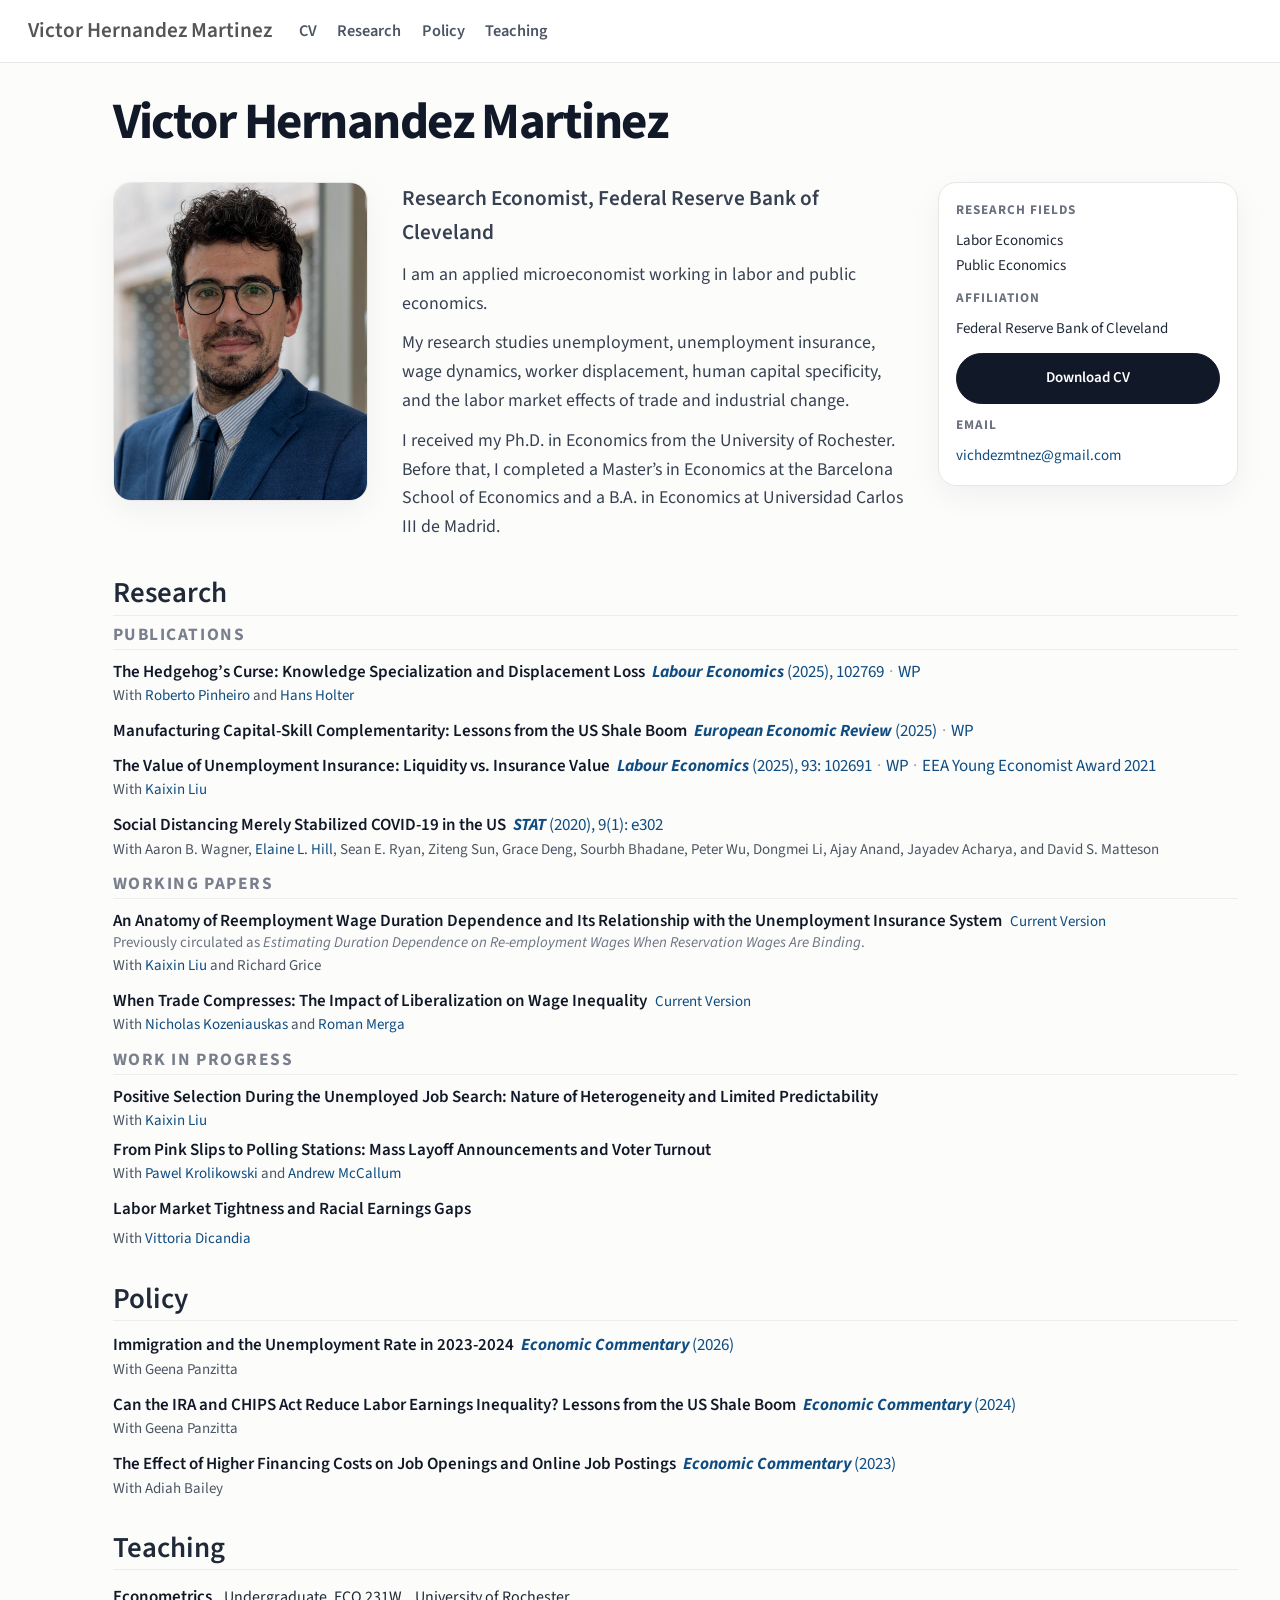
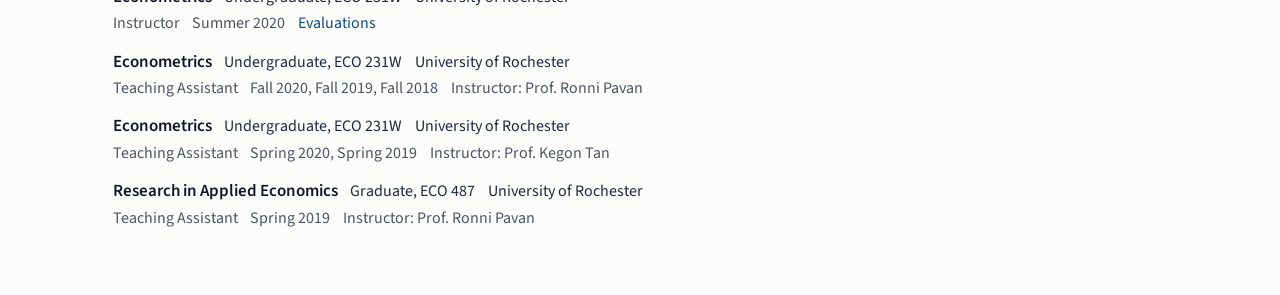
==== docs/index.html @ 3f0b6eb8 "Update 03_30_2026" ====
<!DOCTYPE html>
<html xmlns="http://www.w3.org/1999/xhtml" lang="en" xml:lang="en"><head>

<meta charset="utf-8">
<meta name="generator" content="quarto-1.9.36">

<meta name="viewport" content="width=device-width, initial-scale=1.0, user-scalable=yes">


<title>Victor Hernandez Martinez</title>
<style>
/* Default styles provided by pandoc.
** See https://pandoc.org/MANUAL.html#variables-for-html for config info.
*/
code{white-space: pre-wrap;}
span.smallcaps{font-variant: small-caps;}
div.columns{display: flex; gap: min(4vw, 1.5em);}
div.column{flex: auto; overflow-x: auto;}
div.hanging-indent{margin-left: 1.5em; text-indent: -1.5em;}
ul.task-list{list-style: none;}
ul.task-list li input[type="checkbox"] {
  width: 0.8em;
  margin: 0 0.8em 0.2em -1em; /* quarto-specific, see https://github.com/quarto-dev/quarto-cli/issues/4556 */ 
  vertical-align: middle;
}
</style>


<script src="site_libs/quarto-nav/quarto-nav.js"></script>
<script src="site_libs/clipboard/clipboard.min.js"></script>
<script src="site_libs/quarto-search/autocomplete.umd.js"></script>
<script src="site_libs/quarto-search/fuse.min.js"></script>
<script src="site_libs/quarto-search/quarto-search.js"></script>
<meta name="quarto:offset" content="./">
<script src="site_libs/quarto-html/quarto.js" type="module"></script>
<script src="site_libs/quarto-html/tabsets/tabsets.js" type="module"></script>
<script src="site_libs/quarto-html/popper.min.js"></script>
<script src="site_libs/quarto-html/tippy.umd.min.js"></script>
<script src="site_libs/quarto-html/anchor.min.js"></script>
<link href="site_libs/quarto-html/tippy.css" rel="stylesheet">
<link href="site_libs/quarto-html/quarto-syntax-highlighting-845c23b38eaddc0f92fda52bfe77a8c8.css" rel="stylesheet" id="quarto-text-highlighting-styles">
<script src="site_libs/bootstrap/bootstrap.min.js"></script>
<link href="site_libs/bootstrap/bootstrap-icons.css" rel="stylesheet">
<link href="site_libs/bootstrap/bootstrap-6fdaa6ac422dbfcd49faa3d5eb3c2e28.min.css" rel="stylesheet" append-hash="true" id="quarto-bootstrap" data-mode="light">
<script id="quarto-search-options" type="application/json">{
  "location": "navbar",
  "copy-button": false,
  "collapse-after": 3,
  "panel-placement": "end",
  "type": "overlay",
  "limit": 50,
  "keyboard-shortcut": [
    "f",
    "/",
    "s"
  ],
  "show-item-context": false,
  "language": {
    "search-no-results-text": "No results",
    "search-matching-documents-text": "matching documents",
    "search-copy-link-title": "Copy link to search",
    "search-hide-matches-text": "Hide additional matches",
    "search-more-match-text": "more match in this document",
    "search-more-matches-text": "more matches in this document",
    "search-clear-button-title": "Clear",
    "search-text-placeholder": "",
    "search-detached-cancel-button-title": "Cancel",
    "search-submit-button-title": "Submit",
    "search-label": "Search"
  }
}</script>
<style>html{ scroll-behavior: smooth; }</style>


<link rel="stylesheet" href="styles.css">
</head>

<body class="nav-fixed fullcontent quarto-light">

<div id="quarto-search-results"></div>
  <header id="quarto-header" class="headroom fixed-top">
    <nav class="navbar navbar-expand-lg " data-bs-theme="dark">
      <div class="navbar-container container-fluid">
      <div class="navbar-brand-container mx-auto">
    <a class="navbar-brand" href="#top">
    <span class="navbar-title">Victor Hernandez Martinez</span>
    </a>
  </div>
          <button class="navbar-toggler" type="button" data-bs-toggle="collapse" data-bs-target="#navbarCollapse" aria-controls="navbarCollapse" role="menu" aria-expanded="false" aria-label="Toggle navigation" onclick="if (window.quartoToggleHeadroom) { window.quartoToggleHeadroom(); }">
  <span class="navbar-toggler-icon"></span>
</button>
          <div class="collapse navbar-collapse" id="navbarCollapse">
            <ul class="navbar-nav navbar-nav-scroll me-auto">
  <li class="nav-item">
    <a class="nav-link" href="./files/Victor_Hernandez_Martinez_CV.pdf" target="_blank"> 
<span class="menu-text">CV</span></a>
  </li>  
  <li class="nav-item">
    <a class="nav-link" href="./#research"> 
<span class="menu-text">Research</span></a>
  </li>  
  <li class="nav-item">
    <a class="nav-link" href="./#policy"> 
<span class="menu-text">Policy</span></a>
  </li>  
  <li class="nav-item">
    <a class="nav-link" href="./#teaching"> 
<span class="menu-text">Teaching</span></a>
  </li>  
</ul>
          </div> <!-- /navcollapse -->
            <div class="quarto-navbar-tools">
</div>
      </div> <!-- /container-fluid -->
    </nav>
</header>
<!-- content -->
<div id="quarto-content" class="quarto-container page-columns page-rows-contents page-layout-article page-navbar">
<!-- sidebar -->
<!-- margin-sidebar -->
    
<!-- main -->
<main class="content" id="quarto-document-content"><header id="title-block-header" class="quarto-title-block"></header>




<div id="top" class="hero">
<div class="hero-name-row">
<div class="hero-name">
Victor Hernandez Martinez
</div>
</div>
<div class="hero-grid">
<div class="hero-photo">
<p><img src="images/VictorHernandez_HR_closeup.PNG" class="profile-image img-fluid"></p>
</div>
<div class="hero-main">
<div class="hero-subtitle">
Research Economist, Federal Reserve Bank of Cleveland
</div>
<p>I am an applied microeconomist working in labor and public economics.</p>
<p>My research studies unemployment, unemployment insurance, wage dynamics, worker displacement, human capital specificity, and the labor market effects of trade and industrial change.</p>
<p>I received my Ph.D.&nbsp;in Economics from the University of Rochester. Before that, I completed a Master’s in Economics at the Barcelona School of Economics and a B.A. in Economics at Universidad Carlos III de Madrid.</p>
</div>
<div class="hero-side">
<div class="hero-card">
<p class="hero-card-label">
Research fields
</p>
<p>
Labor Economics<br>Public Economics
</p>
<p class="hero-card-label">
Affiliation
</p>
<p>
Federal Reserve Bank of Cleveland
</p>
<p>
<a href="files/Victor_Hernandez_Martinez_CV.pdf" class="btn-hero btn-hero-primary btn-hero-card">Download CV</a>
</p>
<p class="hero-card-label">
Email
</p>
<p>
<a href="mailto:vichdezmtnez@gmail.com">vichdezmtnez@gmail.com</a>
</p>
</div>
</div>
</div>
</div>
<section id="research" class="level2">
<h2 class="anchored" data-anchor-id="research">Research</h2>
<section id="publications" class="level3">
<h3 class="anchored" data-anchor-id="publications">Publications</h3>
<div class="research-list">
<div class="research-item">
<div class="research-head publication-head">
<div class="research-title publication-title">
The Hedgehog’s Curse: Knowledge Specialization and Displacement Loss
</div>
<div class="publication-journal-inline">
<a href="https://doi.org/10.1016/j.labeco.2025.102769"><strong><em>Labour Economics</em></strong> (2025), 102769</a><span class="research-sep">·</span><a href="https://doi.org/10.26509/frbc-wp-202231">WP</a>
</div>
</div>
<div class="research-meta">
With <a href="https://sites.google.com/site/robertopinheiropage/">Roberto Pinheiro</a> and <a href="https://sites.google.com/site/hholter/">Hans Holter</a>
</div>
</div>
<div class="research-item">
<div class="research-head publication-head">
<div class="research-title publication-title">
Manufacturing Capital-Skill Complementarity: Lessons from the US Shale Boom
</div>
<div class="publication-journal-inline">
<a href="https://doi.org/10.1016/j.euroecorev.2025.105072"><strong><em>European Economic Review</em></strong> (2025)</a><span class="research-sep">·</span><a href="https://doi.org/10.26509/frbc-wp-202412">WP</a>
</div>
</div>
</div>
<div class="research-item">
<div class="research-head publication-head">
<div class="research-title publication-title">
The Value of Unemployment Insurance: Liquidity vs.&nbsp;Insurance Value
</div>
<div class="publication-journal-inline">
<a href="https://doi.org/10.1016/j.labeco.2025.102691"><strong><em>Labour Economics</em></strong> (2025), 93: 102691</a><span class="research-sep">·</span><a href="https://doi.org/10.26509/frbc-wp-202216">WP</a><span class="research-sep">·</span><a href="https://www.eeassoc.org/awards/young-economist-award/">EEA Young Economist Award 2021</a>
</div>
</div>
<div class="research-meta">
With <a href="https://sites.google.com/view/kaixin-liu/">Kaixin Liu</a>
</div>
</div>
<div class="research-item">
<div class="research-head publication-head">
<div class="research-title publication-title">
Social Distancing Merely Stabilized COVID-19 in the US
</div>
<div class="publication-journal-inline">
<a href="https://doi.org/10.1002/sta4.302"><strong><em>STAT</em></strong> (2020), 9(1): e302</a>
</div>
</div>
<div class="research-meta">
With Aaron B. Wagner, <a href="https://www.elainelhill.com/">Elaine L. Hill</a>, Sean E. Ryan, Ziteng Sun, Grace Deng, Sourbh Bhadane, Peter Wu, Dongmei Li, Ajay Anand, Jayadev Acharya, and David S. Matteson
</div>
</div>
</div>
</section>
<section id="working-papers" class="level3">
<h3 class="anchored" data-anchor-id="working-papers">Working Papers</h3>
<div class="research-list">
<div class="research-item">
<div class="research-head">
<div class="research-title">
An Anatomy of Reemployment Wage Duration Dependence and Its Relationship with the Unemployment Insurance System
</div>
<div class="research-links-inline">
<a href="https://drive.google.com/file/d/1zVLUTs1vukEvwDpIf9seTWgH_T61aop-/view?usp=sharing">Current Version</a>
</div>
</div>
<div class="research-note research-note-standalone">
Previously circulated as <em>Estimating Duration Dependence on Re-employment Wages When Reservation Wages Are Binding</em>.
</div>
<div class="research-meta">
With <a href="https://sites.google.com/view/kaixin-liu/">Kaixin Liu</a> and Richard Grice
</div>
</div>
<div class="research-item">
<div class="research-head">
<div class="research-title">
When Trade Compresses: The Impact of Liberalization on Wage Inequality
</div>
<div class="research-links-inline">
<a href="https://drive.google.com/file/d/10rm1IPBJdvSN2ND_VdeE9ArTJbqH79wd/view?usp=sharing">Current Version</a>
</div>
</div>
<div class="research-meta">
With <a href="https://nicjkoz.com/">Nicholas Kozeniauskas</a> and <a href="https://romanmerga.com/">Roman Merga</a>
</div>
</div>
</div>
</section>
<section id="work-in-progress" class="level3">
<h3 class="anchored">Work in Progress</h3>
<div class="research-list">
<div class="research-item">
<div class="research-head">
<div class="research-title">
Positive Selection During the Unemployed Job Search: Nature of Heterogeneity and Limited Predictability
</div>
</div>
<div class="research-meta">
With <a href="https://sites.google.com/view/kaixin-liu/">Kaixin Liu</a>
</div>
<div class="research-item">
<div class="research-head">
<div class="research-title">
From Pink Slips to Polling Stations: Mass Layoff Announcements and Voter Turnout
</div>
</div>
<div class="research-meta">
With <a href="https://sites.google.com/site/pawelmkrolikowski/">Pawel Krolikowski</a> and <a href="https://andrewhmccallum.com/">Andrew McCallum</a>
</div>
</div>
<div class="research-item">
<div class="research-title">
Labor Market Tightness and Racial Earnings Gaps
</div>
</div>
<div class="research-meta">
With <a href="https://www.vittoriadicandia.com/">Vittoria Dicandia</a>
</div>
</div>
</div>
<section id="policy" class="level2">
<h2 class="anchored" data-anchor-id="policy">Policy</h2>
<div class="research-list">
<div class="research-item">
<div class="research-head policy-head">
<div class="research-title">
Immigration and the Unemployment Rate in 2023-2024
</div>
<div class="policy-series-inline">
<a href="https://doi.org/10.26509/frbc-ec-202605"><strong><em>Economic Commentary</em></strong> (2026)</a>
</div>
</div>
<div class="research-meta">
With Geena Panzitta
</div>
</div>
<div class="research-item">
<div class="research-head policy-head">
<div class="research-title">
Can the IRA and CHIPS Act Reduce Labor Earnings Inequality? Lessons from the US Shale Boom
</div>
<div class="policy-series-inline">
<a href="https://doi.org/10.26509/frbc-ec-202413"><strong><em>Economic Commentary</em></strong> (2024)</a>
</div>
</div>
<div class="research-meta">
With Geena Panzitta
</div>
</div>
<div class="research-item">
<div class="research-head policy-head">
<div class="research-title">
The Effect of Higher Financing Costs on Job Openings and Online Job Postings
</div>
<div class="policy-series-inline">
<a href="https://doi.org/10.26509/frbc-ec-202309"><strong><em>Economic Commentary</em></strong> (2023)</a>
</div>
</div>
<div class="research-meta">
With Adiah Bailey
</div>
</div>
</div>
</section>
<section id="teaching" class="level2">
<h2 class="anchored" data-anchor-id="teaching">Teaching</h2>
<div class="research-list">
<div class="research-item">
<div class="teaching-row teaching-row-primary">
<div class="teaching-class">
Econometrics
</div>
<div class="teaching-course">
Undergraduate, ECO 231W
</div>
<div class="teaching-university">
University of Rochester
</div>
</div>
<div class="teaching-row teaching-row-secondary">
<div class="teaching-role">
Instructor
</div>
<div class="teaching-term">
Summer 2020
</div>
<div class="teaching-extra">
<a href="https://drive.google.com/file/d/19i3LT31Gxx_8hf4zh4AQvP7pbD6dKNZk/view?usp=share_link">Evaluations</a>
</div>
</div>
</div>
<div class="research-item">
<div class="teaching-row teaching-row-primary">
<div class="teaching-class">
Econometrics
</div>
<div class="teaching-course">
Undergraduate, ECO 231W
</div>
<div class="teaching-university">
University of Rochester
</div>
</div>
<div class="teaching-row teaching-row-secondary">
<div class="teaching-role">
Teaching Assistant
</div>
<div class="teaching-term">
Fall 2020, Fall 2019, Fall 2018
</div>
<div class="teaching-extra">
Instructor: Prof.&nbsp;Ronni Pavan
</div>
</div>
</div>
<div class="research-item">
<div class="teaching-row teaching-row-primary">
<div class="teaching-class">
Econometrics
</div>
<div class="teaching-course">
Undergraduate, ECO 231W
</div>
<div class="teaching-university">
University of Rochester
</div>
</div>
<div class="teaching-row teaching-row-secondary">
<div class="teaching-role">
Teaching Assistant
</div>
<div class="teaching-term">
Spring 2020, Spring 2019
</div>
<div class="teaching-extra">
Instructor: Prof.&nbsp;Kegon Tan
</div>
</div>
</div>
<div class="research-item">
<div class="teaching-row teaching-row-primary">
<div class="teaching-class">
Research in Applied Economics
</div>
<div class="teaching-course">
Graduate, ECO 487
</div>
<div class="teaching-university">
University of Rochester
</div>
</div>
<div class="teaching-row teaching-row-secondary">
<div class="teaching-role">
Teaching Assistant
</div>
<div class="teaching-term">
Spring 2019
</div>
<div class="teaching-extra">
Instructor: Prof.&nbsp;Ronni Pavan
</div>
</div>
</div>
</div>


</section>
</section></section></main></div>



 <!-- /main -->
<script id="quarto-html-after-body" type="application/javascript">
  window.document.addEventListener("DOMContentLoaded", function (event) {
    const icon = "";
    const anchorJS = new window.AnchorJS();
    anchorJS.options = {
      placement: 'right',
      icon: icon
    };
    anchorJS.add('.anchored');
    const isCodeAnnotation = (el) => {
      for (const clz of el.classList) {
        if (clz.startsWith('code-annotation-')) {                     
          return true;
        }
      }
      return false;
    }
    const onCopySuccess = function(e) {
      // button target
      const button = e.trigger;
      // don't keep focus
      button.blur();
      // flash "checked"
      button.classList.add('code-copy-button-checked');
      var currentTitle = button.getAttribute("title");
      button.setAttribute("title", "Copied!");
      let tooltip;
      if (window.bootstrap) {
        button.setAttribute("data-bs-toggle", "tooltip");
        button.setAttribute("data-bs-placement", "left");
        button.setAttribute("data-bs-title", "Copied!");
        tooltip = new bootstrap.Tooltip(button, 
          { trigger: "manual", 
            customClass: "code-copy-button-tooltip",
            offset: [0, -8]});
        tooltip.show();    
      }
      setTimeout(function() {
        if (tooltip) {
          tooltip.hide();
          button.removeAttribute("data-bs-title");
          button.removeAttribute("data-bs-toggle");
          button.removeAttribute("data-bs-placement");
        }
        button.setAttribute("title", currentTitle);
        button.classList.remove('code-copy-button-checked');
      }, 1000);
      // clear code selection
      e.clearSelection();
    }
    const getTextToCopy = function(trigger) {
      const outerScaffold = trigger.parentElement.cloneNode(true);
      const codeEl = outerScaffold.querySelector('code');
      for (const childEl of codeEl.children) {
        if (isCodeAnnotation(childEl)) {
          childEl.remove();
        }
      }
      return codeEl.innerText;
    }
    const clipboard = new window.ClipboardJS('.code-copy-button:not([data-in-quarto-modal])', {
      text: getTextToCopy
    });
    clipboard.on('success', onCopySuccess);
    if (window.document.getElementById('quarto-embedded-source-code-modal')) {
      const clipboardModal = new window.ClipboardJS('.code-copy-button[data-in-quarto-modal]', {
        text: getTextToCopy,
        container: window.document.getElementById('quarto-embedded-source-code-modal')
      });
      clipboardModal.on('success', onCopySuccess);
    }
      var localhostRegex = new RegExp(/^(?:http|https):\/\/localhost\:?[0-9]*\//);
      var mailtoRegex = new RegExp(/^mailto:/);
        var filterRegex = new RegExp('/' + window.location.host + '/');
      var isInternal = (href) => {
          return filterRegex.test(href) || localhostRegex.test(href) || mailtoRegex.test(href);
      }
      // Inspect non-navigation links and adorn them if external
     var links = window.document.querySelectorAll('a[href]:not(.nav-link):not(.navbar-brand):not(.toc-action):not(.sidebar-link):not(.sidebar-item-toggle):not(.pagination-link):not(.no-external):not([aria-hidden]):not(.dropdown-item):not(.quarto-navigation-tool):not(.about-link)');
      for (var i=0; i<links.length; i++) {
        const link = links[i];
        if (!isInternal(link.href)) {
          // undo the damage that might have been done by quarto-nav.js in the case of
          // links that we want to consider external
          if (link.dataset.originalHref !== undefined) {
            link.href = link.dataset.originalHref;
          }
            // target, if specified
            link.setAttribute("target", "_blank");
            if (link.getAttribute("rel") === null) {
              link.setAttribute("rel", "noopener");
            }
        }
      }
    function tippyHover(el, contentFn, onTriggerFn, onUntriggerFn) {
      const config = {
        allowHTML: true,
        maxWidth: 500,
        delay: 100,
        arrow: false,
        appendTo: function(el) {
            return el.parentElement;
        },
        interactive: true,
        interactiveBorder: 10,
        theme: 'quarto',
        placement: 'bottom-start',
      };
      if (contentFn) {
        config.content = contentFn;
      }
      if (onTriggerFn) {
        config.onTrigger = onTriggerFn;
      }
      if (onUntriggerFn) {
        config.onUntrigger = onUntriggerFn;
      }
      window.tippy(el, config); 
    }
    const noterefs = window.document.querySelectorAll('a[role="doc-noteref"]');
    for (var i=0; i<noterefs.length; i++) {
      const ref = noterefs[i];
      tippyHover(ref, function() {
        // use id or data attribute instead here
        let href = ref.getAttribute('data-footnote-href') || ref.getAttribute('href');
        try { href = new URL(href).hash; } catch {}
        const id = href.replace(/^#\/?/, "");
        const note = window.document.getElementById(id);
        if (note) {
          return note.innerHTML;
        } else {
          return "";
        }
      });
    }
    const xrefs = window.document.querySelectorAll('a.quarto-xref');
    const processXRef = (id, note) => {
      // Strip column container classes
      const stripColumnClz = (el) => {
        el.classList.remove("page-full", "page-columns");
        if (el.children) {
          for (const child of el.children) {
            stripColumnClz(child);
          }
        }
      }
      stripColumnClz(note)
      if (id === null || id.startsWith('sec-')) {
        // Special case sections, only their first couple elements
        const container = document.createElement("div");
        if (note.children && note.children.length > 2) {
          container.appendChild(note.children[0].cloneNode(true));
          for (let i = 1; i < note.children.length; i++) {
            const child = note.children[i];
            if (child.tagName === "P" && child.innerText === "") {
              continue;
            } else {
              container.appendChild(child.cloneNode(true));
              break;
            }
          }
          if (window.Quarto?.typesetMath) {
            window.Quarto.typesetMath(container);
          }
          return container.innerHTML
        } else {
          if (window.Quarto?.typesetMath) {
            window.Quarto.typesetMath(note);
          }
          return note.innerHTML;
        }
      } else {
        // Remove any anchor links if they are present
        const anchorLink = note.querySelector('a.anchorjs-link');
        if (anchorLink) {
          anchorLink.remove();
        }
        if (window.Quarto?.typesetMath) {
          window.Quarto.typesetMath(note);
        }
        if (note.classList.contains("callout")) {
          return note.outerHTML;
        } else {
          return note.innerHTML;
        }
      }
    }
    for (var i=0; i<xrefs.length; i++) {
      const xref = xrefs[i];
      tippyHover(xref, undefined, function(instance) {
        instance.disable();
        let url = xref.getAttribute('href');
        let hash = undefined; 
        if (url.startsWith('#')) {
          hash = url;
        } else {
          try { hash = new URL(url).hash; } catch {}
        }
        if (hash) {
          const id = hash.replace(/^#\/?/, "");
          const note = window.document.getElementById(id);
          if (note !== null) {
            try {
              const html = processXRef(id, note.cloneNode(true));
              instance.setContent(html);
            } finally {
              instance.enable();
              instance.show();
            }
          } else {
            // See if we can fetch this
            fetch(url.split('#')[0])
            .then(res => res.text())
            .then(html => {
              const parser = new DOMParser();
              const htmlDoc = parser.parseFromString(html, "text/html");
              const note = htmlDoc.getElementById(id);
              if (note !== null) {
                const html = processXRef(id, note);
                instance.setContent(html);
              } 
            }).finally(() => {
              instance.enable();
              instance.show();
            });
          }
        } else {
          // See if we can fetch a full url (with no hash to target)
          // This is a special case and we should probably do some content thinning / targeting
          fetch(url)
          .then(res => res.text())
          .then(html => {
            const parser = new DOMParser();
            const htmlDoc = parser.parseFromString(html, "text/html");
            const note = htmlDoc.querySelector('main.content');
            if (note !== null) {
              // This should only happen for chapter cross references
              // (since there is no id in the URL)
              // remove the first header
              if (note.children.length > 0 && note.children[0].tagName === "HEADER") {
                note.children[0].remove();
              }
              const html = processXRef(null, note);
              instance.setContent(html);
            } 
          }).finally(() => {
            instance.enable();
            instance.show();
          });
        }
      }, function(instance) {
      });
    }
        let selectedAnnoteEl;
        const selectorForAnnotation = ( cell, annotation) => {
          let cellAttr = 'data-code-cell="' + cell + '"';
          let lineAttr = 'data-code-annotation="' +  annotation + '"';
          const selector = 'span[' + cellAttr + '][' + lineAttr + ']';
          return selector;
        }
        const selectCodeLines = (annoteEl) => {
          const doc = window.document;
          const targetCell = annoteEl.getAttribute("data-target-cell");
          const targetAnnotation = annoteEl.getAttribute("data-target-annotation");
          const annoteSpan = window.document.querySelector(selectorForAnnotation(targetCell, targetAnnotation));
          const lines = annoteSpan.getAttribute("data-code-lines").split(",");
          const lineIds = lines.map((line) => {
            return targetCell + "-" + line;
          })
          let top = null;
          let height = null;
          let parent = null;
          if (lineIds.length > 0) {
              //compute the position of the single el (top and bottom and make a div)
              const el = window.document.getElementById(lineIds[0]);
              top = el.offsetTop;
              height = el.offsetHeight;
              parent = el.parentElement.parentElement;
            if (lineIds.length > 1) {
              const lastEl = window.document.getElementById(lineIds[lineIds.length - 1]);
              const bottom = lastEl.offsetTop + lastEl.offsetHeight;
              height = bottom - top;
            }
            if (top !== null && height !== null && parent !== null) {
              // cook up a div (if necessary) and position it 
              let div = window.document.getElementById("code-annotation-line-highlight");
              if (div === null) {
                div = window.document.createElement("div");
                div.setAttribute("id", "code-annotation-line-highlight");
                div.style.position = 'absolute';
                parent.appendChild(div);
              }
              div.style.top = top - 2 + "px";
              div.style.height = height + 4 + "px";
              div.style.left = 0;
              let gutterDiv = window.document.getElementById("code-annotation-line-highlight-gutter");
              if (gutterDiv === null) {
                gutterDiv = window.document.createElement("div");
                gutterDiv.setAttribute("id", "code-annotation-line-highlight-gutter");
                gutterDiv.style.position = 'absolute';
                const codeCell = window.document.getElementById(targetCell);
                const gutter = codeCell.querySelector('.code-annotation-gutter');
                gutter.appendChild(gutterDiv);
              }
              gutterDiv.style.top = top - 2 + "px";
              gutterDiv.style.height = height + 4 + "px";
            }
            selectedAnnoteEl = annoteEl;
          }
        };
        const unselectCodeLines = () => {
          const elementsIds = ["code-annotation-line-highlight", "code-annotation-line-highlight-gutter"];
          elementsIds.forEach((elId) => {
            const div = window.document.getElementById(elId);
            if (div) {
              div.remove();
            }
          });
          selectedAnnoteEl = undefined;
        };
          // Handle positioning of the toggle
      window.addEventListener(
        "resize",
        throttle(() => {
          elRect = undefined;
          if (selectedAnnoteEl) {
            selectCodeLines(selectedAnnoteEl);
          }
        }, 10)
      );
      function throttle(fn, ms) {
      let throttle = false;
      let timer;
        return (...args) => {
          if(!throttle) { // first call gets through
              fn.apply(this, args);
              throttle = true;
          } else { // all the others get throttled
              if(timer) clearTimeout(timer); // cancel #2
              timer = setTimeout(() => {
                fn.apply(this, args);
                timer = throttle = false;
              }, ms);
          }
        };
      }
        // Attach click handler to the DT
        const annoteDls = window.document.querySelectorAll('dt[data-target-cell]');
        for (const annoteDlNode of annoteDls) {
          annoteDlNode.addEventListener('click', (event) => {
            const clickedEl = event.target;
            if (clickedEl !== selectedAnnoteEl) {
              unselectCodeLines();
              const activeEl = window.document.querySelector('dt[data-target-cell].code-annotation-active');
              if (activeEl) {
                activeEl.classList.remove('code-annotation-active');
              }
              selectCodeLines(clickedEl);
              clickedEl.classList.add('code-annotation-active');
            } else {
              // Unselect the line
              unselectCodeLines();
              clickedEl.classList.remove('code-annotation-active');
            }
          });
        }
    const findCites = (el) => {
      const parentEl = el.parentElement;
      if (parentEl) {
        const cites = parentEl.dataset.cites;
        if (cites) {
          return {
            el,
            cites: cites.split(' ')
          };
        } else {
          return findCites(el.parentElement)
        }
      } else {
        return undefined;
      }
    };
    var bibliorefs = window.document.querySelectorAll('a[role="doc-biblioref"]');
    for (var i=0; i<bibliorefs.length; i++) {
      const ref = bibliorefs[i];
      const citeInfo = findCites(ref);
      if (citeInfo) {
        tippyHover(citeInfo.el, function() {
          var popup = window.document.createElement('div');
          citeInfo.cites.forEach(function(cite) {
            var citeDiv = window.document.createElement('div');
            citeDiv.classList.add('hanging-indent');
            citeDiv.classList.add('csl-entry');
            var biblioDiv = window.document.getElementById('ref-' + cite);
            if (biblioDiv) {
              citeDiv.innerHTML = biblioDiv.innerHTML;
            }
            popup.appendChild(citeDiv);
          });
          return popup.innerHTML;
        });
      }
    }
  });
  </script>
 <!-- /content -->




<script src="site_libs/quarto-html/zenscroll-min.js"></script>
</body></html>
---- docs/site_libs/quarto-html/tippy.css ----
.tippy-box[data-animation=fade][data-state=hidden]{opacity:0}[data-tippy-root]{max-width:calc(100vw - 10px)}.tippy-box{position:relative;background-color:#333;color:#fff;border-radius:4px;font-size:14px;line-height:1.4;white-space:normal;outline:0;transition-property:transform,visibility,opacity}.tippy-box[data-placement^=top]>.tippy-arrow{bottom:0}.tippy-box[data-placement^=top]>.tippy-arrow:before{bottom:-7px;left:0;border-width:8px 8px 0;border-top-color:initial;transform-origin:center top}.tippy-box[data-placement^=bottom]>.tippy-arrow{top:0}.tippy-box[data-placement^=bottom]>.tippy-arrow:before{top:-7px;left:0;border-width:0 8px 8px;border-bottom-color:initial;transform-origin:center bottom}.tippy-box[data-placement^=left]>.tippy-arrow{right:0}.tippy-box[data-placement^=left]>.tippy-arrow:before{border-width:8px 0 8px 8px;border-left-color:initial;right:-7px;transform-origin:center left}.tippy-box[data-placement^=right]>.tippy-arrow{left:0}.tippy-box[data-placement^=right]>.tippy-arrow:before{left:-7px;border-width:8px 8px 8px 0;border-right-color:initial;transform-origin:center right}.tippy-box[data-inertia][data-state=visible]{transition-timing-function:cubic-bezier(.54,1.5,.38,1.11)}.tippy-arrow{width:16px;height:16px;color:#333}.tippy-arrow:before{content:"";position:absolute;border-color:transparent;border-style:solid}.tippy-content{position:relative;padding:5px 9px;z-index:1}
---- docs/site_libs/quarto-html/quarto-syntax-highlighting-845c23b38eaddc0f92fda52bfe77a8c8.css ----
/* quarto syntax highlight colors */
:root {
  --quarto-hl-ot-color: #003B4F;
  --quarto-hl-at-color: #657422;
  --quarto-hl-ss-color: #20794D;
  --quarto-hl-an-color: #5E5E5E;
  --quarto-hl-fu-color: #4758AB;
  --quarto-hl-st-color: #20794D;
  --quarto-hl-cf-color: #003B4F;
  --quarto-hl-op-color: #5E5E5E;
  --quarto-hl-er-color: #AD0000;
  --quarto-hl-bn-color: #AD0000;
  --quarto-hl-al-color: #AD0000;
  --quarto-hl-va-color: #111111;
  --quarto-hl-bu-color: inherit;
  --quarto-hl-ex-color: inherit;
  --quarto-hl-pp-color: #AD0000;
  --quarto-hl-in-color: #5E5E5E;
  --quarto-hl-vs-color: #20794D;
  --quarto-hl-wa-color: #5E5E5E;
  --quarto-hl-do-color: #5E5E5E;
  --quarto-hl-im-color: #00769E;
  --quarto-hl-ch-color: #20794D;
  --quarto-hl-dt-color: #AD0000;
  --quarto-hl-fl-color: #AD0000;
  --quarto-hl-co-color: #5E5E5E;
  --quarto-hl-cv-color: #5E5E5E;
  --quarto-hl-cn-color: #8f5902;
  --quarto-hl-sc-color: #5E5E5E;
  --quarto-hl-dv-color: #AD0000;
  --quarto-hl-kw-color: #003B4F;
}

/* other quarto variables */
:root {
  --quarto-font-monospace: SFMono-Regular, Menlo, Monaco, Consolas, "Liberation Mono", "Courier New", monospace;
}

/* syntax highlight based on Pandoc's rules */
pre > code.sourceCode > span {
  color: #003B4F;
}

code.sourceCode > span {
  color: #003B4F;
}

div.sourceCode,
div.sourceCode pre.sourceCode {
  color: #003B4F;
}

/* Normal */
code span {
  color: #003B4F;
}

/* Alert */
code span.al {
  color: #AD0000;
  font-style: inherit;
}

/* Annotation */
code span.an {
  color: #5E5E5E;
  font-style: inherit;
}

/* Attribute */
code span.at {
  color: #657422;
  font-style: inherit;
}

/* BaseN */
code span.bn {
  color: #AD0000;
  font-style: inherit;
}

/* BuiltIn */
code span.bu {
  font-style: inherit;
}

/* ControlFlow */
code span.cf {
  color: #003B4F;
  font-weight: bold;
  font-style: inherit;
}

/* Char */
code span.ch {
  color: #20794D;
  font-style: inherit;
}

/* Constant */
code span.cn {
  color: #8f5902;
  font-style: inherit;
}

/* Comment */
code span.co {
  color: #5E5E5E;
  font-style: inherit;
}

/* CommentVar */
code span.cv {
  color: #5E5E5E;
  font-style: italic;
}

/* Documentation */
code span.do {
  color: #5E5E5E;
  font-style: italic;
}

/* DataType */
code span.dt {
  color: #AD0000;
  font-style: inherit;
}

/* DecVal */
code span.dv {
  color: #AD0000;
  font-style: inherit;
}

/* Error */
code span.er {
  color: #AD0000;
  font-style: inherit;
}

/* Extension */
code span.ex {
  font-style: inherit;
}

/* Float */
code span.fl {
  color: #AD0000;
  font-style: inherit;
}

/* Function */
code span.fu {
  color: #4758AB;
  font-style: inherit;
}

/* Import */
code span.im {
  color: #00769E;
  font-style: inherit;
}

/* Information */
code span.in {
  color: #5E5E5E;
  font-style: inherit;
}

/* Keyword */
code span.kw {
  color: #003B4F;
  font-weight: bold;
  font-style: inherit;
}

/* Operator */
code span.op {
  color: #5E5E5E;
  font-style: inherit;
}

/* Other */
code span.ot {
  color: #003B4F;
  font-style: inherit;
}

/* Preprocessor */
code span.pp {
  color: #AD0000;
  font-style: inherit;
}

/* SpecialChar */
code span.sc {
  color: #5E5E5E;
  font-style: inherit;
}

/* SpecialString */
code span.ss {
  color: #20794D;
  font-style: inherit;
}

/* String */
code span.st {
  color: #20794D;
  font-style: inherit;
}

/* Variable */
code span.va {
  color: #111111;
  font-style: inherit;
}

/* VerbatimString */
code span.vs {
  color: #20794D;
  font-style: inherit;
}

/* Warning */
code span.wa {
  color: #5E5E5E;
  font-style: italic;
}

.prevent-inlining {
  content: "</";
}

/*# sourceMappingURL=ac89f0bb514bba72461919f78549e31c.css.map */
---- docs/styles.css ----
body {
  font-size: 15px;
  line-height: 1.62;
  color: #1f2937;
  background-color: #fcfcfb;
}

#quarto-content main.content,
main.content {
  max-width: none;
  margin: 0 auto;
  padding: 0;
}

.navbar {
  border-bottom: 1px solid #e8e8e8;
  background-color: rgba(255, 255, 255, 0.94);
  backdrop-filter: blur(8px);
}

.navbar-brand,
.navbar-nav .nav-link {
  font-weight: 600;
}

.navbar-nav .nav-link {
  color: #4b5563;
  font-size: 0.96rem;
}

.navbar-nav .nav-link:hover,
.navbar-nav .nav-link:focus {
  color: #111827;
}

.hero {
  padding-top: 0;
  padding-bottom: 0.74rem;
  margin-bottom: 0;
  border-bottom: 0;
}

.hero-name-row {
  margin: 2.0rem 0 2.0rem 0;
  padding: 0;
}

.hero-name {
  font-size: 3rem;
  line-height: 1.02;
  letter-spacing: -0.03em;
  margin: 0;
  padding: 0;
  color: #111827;
  font-weight: 700;
}

.hero-grid {
  display: grid;
  grid-template-columns: 255px minmax(0, 1.6fr) minmax(300px, 0.95fr);
  gap: 2rem;
  align-items: start;
  margin-top: 0 !important;
}

.hero-grid > * {
  margin-top: 0 !important;
  align-self: start;
}

.hero-photo {
  display: flex;
  align-items: flex-start;
  margin-top: 0 !important;
}

.profile-image {
  width: 100%;
  max-width: 255px;
  aspect-ratio: 4 / 5;
  object-fit: cover;
  border-radius: 18px;
  display: block;
  border: 1px solid #e7e7e7;
  box-shadow: 0 10px 30px rgba(17, 24, 39, 0.05);
}

.hero-subtitle {
  font-size: 1.25rem;
  color: #374151;
  margin-top: 0 !important;
  margin-bottom: 0.6rem;
  font-weight: 600;
}

.hero-main,
.hero-main p,
.hero-main > div {
  max-width: none;
}

.hero-main {
  font-size: 1.05rem;
  margin-top: 0 !important;
}

.hero-main p {
  color: #374151;
  margin-bottom: 0.62rem;
}

.btn-hero {
  display: inline-block;
  padding: 0.72rem 1.05rem;
  border-radius: 999px;
  text-decoration: none;
  font-weight: 600;
  transition: all 0.15s ease;
}

.btn-hero:hover {
  text-decoration: none;
  transform: translateY(-1px);
}

.btn-hero-primary {
  background-color: #111827;
  color: #ffffff;
  border: 1px solid #111827;
}

.btn-hero-primary:hover {
  color: #ffffff;
}

.btn-hero-card {
  width: 100%;
  text-align: center;
  margin: 0.15rem 0 0.1rem 0;
}

.hero-card {
  background-color: #ffffff;
  border: 1px solid #e7e7e7;
  border-radius: 18px;
  padding: 0.95rem 1rem;
  box-shadow: 0 10px 30px rgba(17, 24, 39, 0.05);
}

.hero-card p {
  margin-bottom: 0.52rem;
}

.hero-card p:last-child {
  margin-bottom: 0;
}

.hero-card-label {
  font-size: 0.78rem;
  text-transform: uppercase;
  letter-spacing: 0.08em;
  color: #6b7280;
  margin-bottom: 0.18rem;
  font-weight: 700;
}

section {
  scroll-margin-top: 88px;
}

h2 {
  font-size: 1.7rem;
  margin-top: 0.95rem;
  margin-bottom: 0.5rem;
  border-top: 0;
  border-bottom: 1px solid #ececec;
  padding-top: 0.65rem;
  padding-bottom: 0.2rem;
}

h2:first-of-type {
  padding-top: 0.65rem;
}

h3 {
  font-size: 1.02rem;
  margin-top: 0.5rem;
  margin-bottom: 0.35rem;
  color: #6b7280;
  font-weight: 700;
  text-transform: uppercase;
  letter-spacing: 0.09em;
  border-bottom: 1px solid #ececec;
  padding-bottom: 0.16rem;
}

p,
ul,
ol {
  margin-bottom: 0.75rem;
}

a {
  color: #0f4c81;
  text-decoration: none;
}

a:hover {
  text-decoration: underline;
}

.research-list {
  margin-top: 0.12rem;
}

.research-item {
  padding: 0.3rem 0 0.36rem 0;
  border-top: 0;
}

.research-item:last-child {
  padding-bottom: 0.14rem;
}

.research-head {
  display: flex;
  flex-wrap: wrap;
  align-items: baseline;
  gap: 0.08rem 0.5rem;
  margin-bottom: 0.04rem;
}

.research-title {
  font-size: 1rem;
  font-weight: 600;
  line-height: 1.35;
  color: #111827;
  margin-bottom: 0;
}

.research-links-inline {
  font-size: 0.88rem;
  line-height: 1.3;
}

.research-meta {
  color: #4b5563;
  margin-bottom: 0.02rem;
}

.research-journal {
  color: #374151;
  margin-bottom: 0.02rem;
}

.research-sep {
  color: #9ca3af;
  margin: 0 0.28rem;
}

.research-note {
  font-size: 0.88rem;
  color: #6b7280;
  margin-bottom: 0;
  line-height: 1.35;
}

.research-note-standalone {
  margin-top: -0.02rem;
  margin-bottom: 0.04rem;
}

.research-note + .research-note {
  margin-top: -0.08rem;
}

.publication-head {
  gap: 0.08rem 0.45rem;
}

.publication-title {
  font-size: 1rem;
  font-weight: 600;
}

.publication-journal-inline {
  font-size: 1rem;
  line-height: 1.35;
  color: #374151;
}

.publication-journal-inline strong {
  font-weight: 700;
}

.policy-head {
  gap: 0.08rem 0.45rem;
}

.policy-series-inline {
  font-size: 1rem;
  line-height: 1.35;
  color: #374151;
}

.policy-series-inline strong {
  font-weight: 700;
}

.teaching-row {
  display: flex;
  flex-wrap: wrap;
  gap: 0.06rem 0.75rem;
  align-items: baseline;
}

.teaching-row-primary {
  margin-bottom: 0.02rem;
}

.teaching-row-secondary {
  color: #4b5563;
}

.teaching-class {
  font-size: 1rem;
  font-weight: 600;
  color: #111827;
}

.teaching-course,
.teaching-university,
.teaching-role,
.teaching-term,
.teaching-extra {
  font-size: 0.94rem;
}

.hero-card a,
.research-links-inline a,
.publication-journal-inline a,
.policy-series-inline a,
.research-meta a,
.teaching-extra a,
p a,
li a {
  text-underline-offset: 0.14em;
}

main.content {
  padding-bottom: 4rem;
}

@media (max-width: 1000px) {
  .hero-grid {
    grid-template-columns: 200px minmax(0, 1fr);
    gap: 1.4rem;
  }

  .hero-side {
    grid-column: 1 / -1;
  }

  .profile-image {
    max-width: 200px;
  }

  .hero-name {
    font-size: 3.2rem;
  }
}

@media (max-width: 700px) {
  .hero-grid {
    grid-template-columns: 1fr;
    gap: 1rem;
  }

  .hero {
    padding-top: 2.2rem !important;
  }

  .hero-name-row {
    margin-bottom: 0.3rem !important;
  }

  .hero-name {
    font-size: 2.75rem;
  }

  .hero-photo {
    justify-content: flex-start;
  }

  .profile-image {
    max-width: 220px;
  }

  .publication-journal-inline,
  .publication-title,
  .policy-series-inline {
    font-size: 0.98rem;
  }

  .teaching-row {
    flex-direction: column;
    gap: 0.02rem;
  }
}
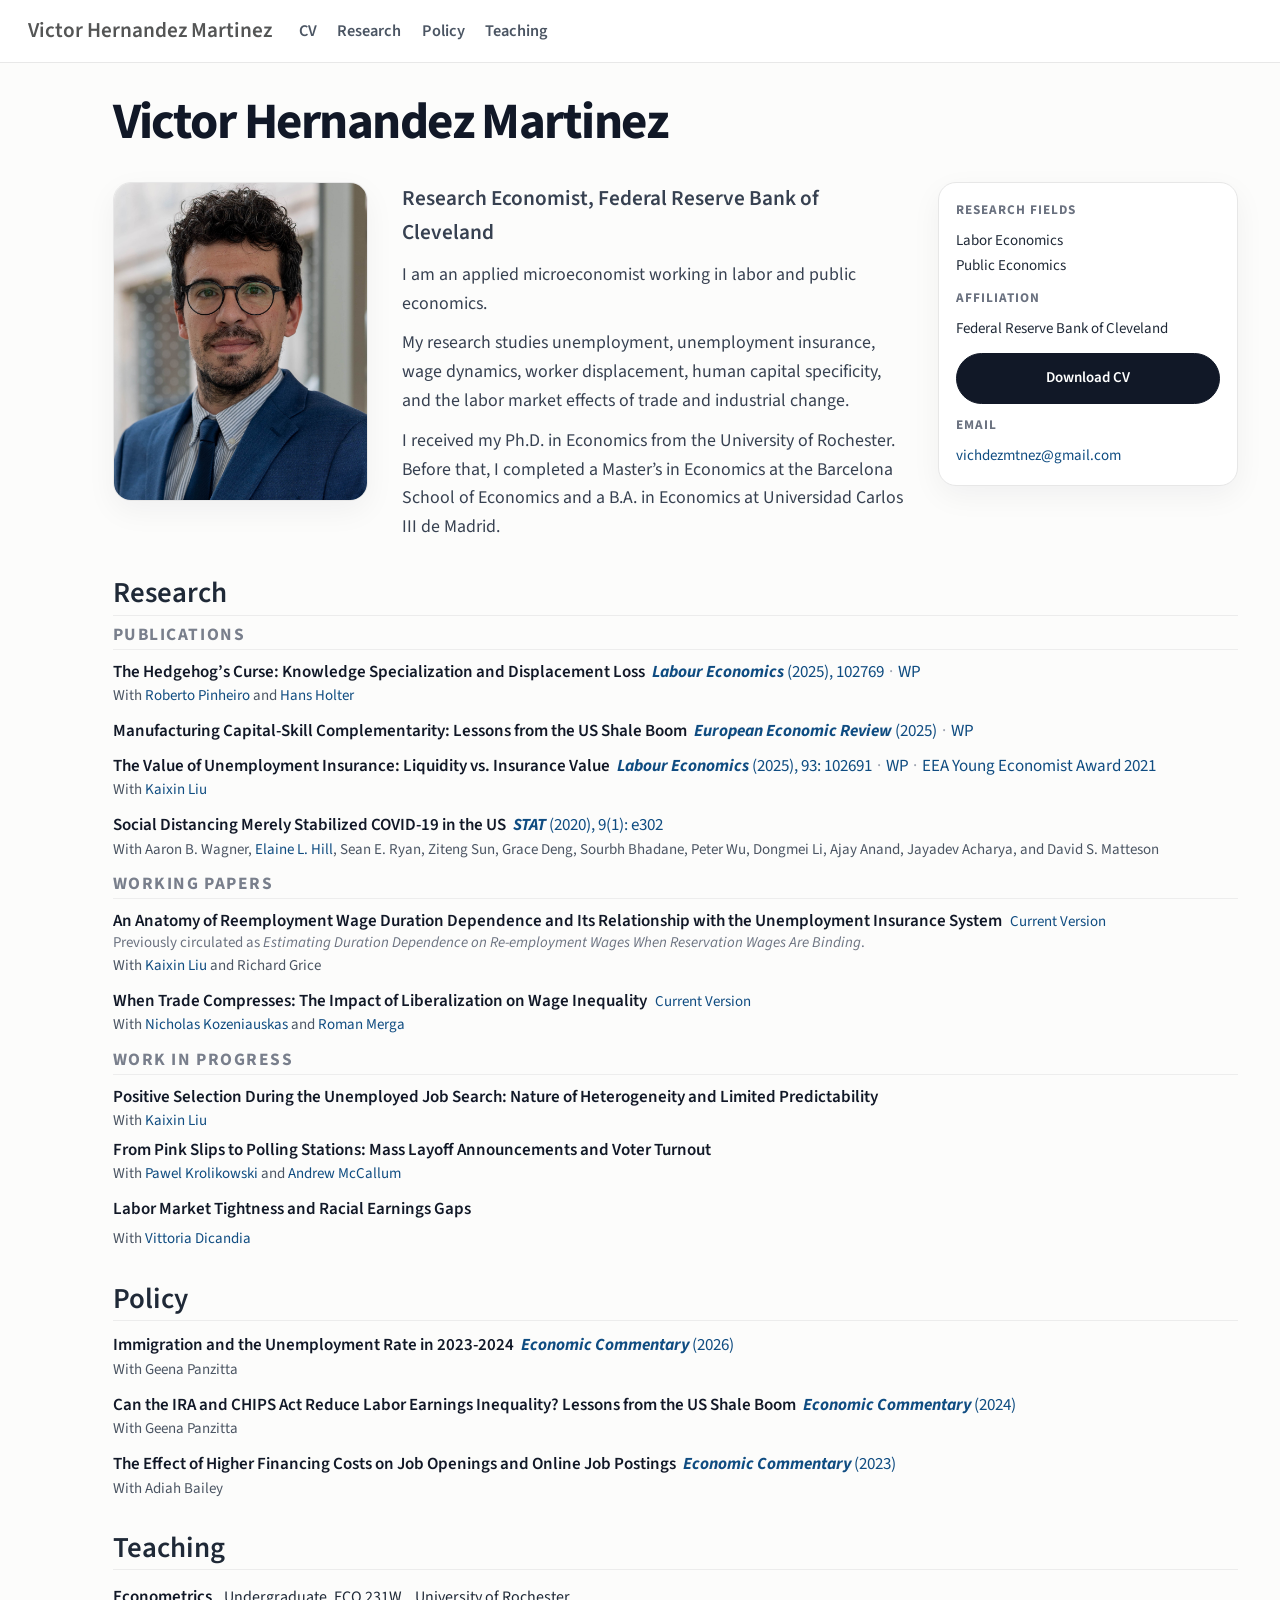
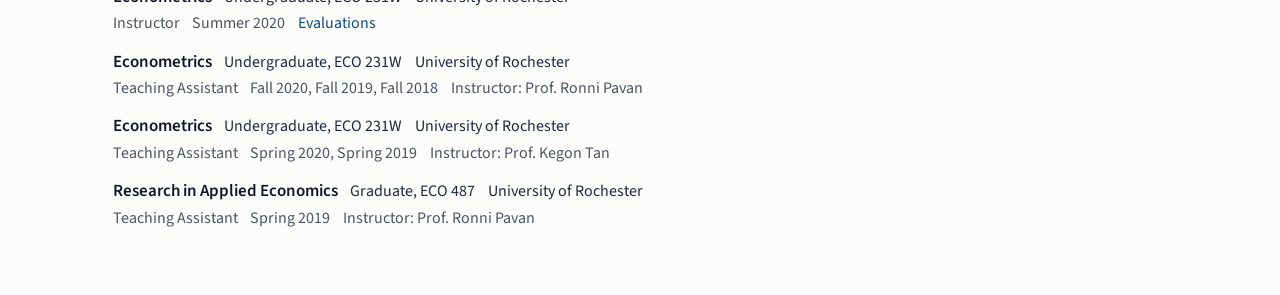
==== commit 0803ef20: "Update 4 04_01_2026" ====
--- a/docs/index.html
+++ b/docs/index.html
@@ -69,6 +69,15 @@
     "search-label": "Search"
   }
 }</script>
+<script async="" src="https://www.googletagmanager.com/gtag/js?id=G-JG3DVC6ZCQ"></script>
+
+<script type="text/javascript">
+
+window.dataLayer = window.dataLayer || [];
+function gtag(){dataLayer.push(arguments);}
+gtag('js', new Date());
+gtag('config', 'G-JG3DVC6ZCQ', { 'anonymize_ip': true});
+</script>
 <style>html{ scroll-behavior: smooth; }</style>
 
 
@@ -133,7 +142,7 @@
 </div>
 <div class="hero-grid">
 <div class="hero-photo">
-<p><img src="images/VictorHernandez_HR_closeup.PNG" class="profile-image img-fluid"></p>
+<p><img src="images/VictorHernandez_HR_closeup_JPG.jpg" class="profile-image img-fluid"></p>
 </div>
 <div class="hero-main">
 <div class="hero-subtitle">
@@ -517,7 +526,7 @@
     }
       var localhostRegex = new RegExp(/^(?:http|https):\/\/localhost\:?[0-9]*\//);
       var mailtoRegex = new RegExp(/^mailto:/);
-        var filterRegex = new RegExp('/' + window.location.host + '/');
+        var filterRegex = new RegExp("https:\/\/www\.vichdezmtnez\.com");
       var isInternal = (href) => {
           return filterRegex.test(href) || localhostRegex.test(href) || mailtoRegex.test(href);
       }
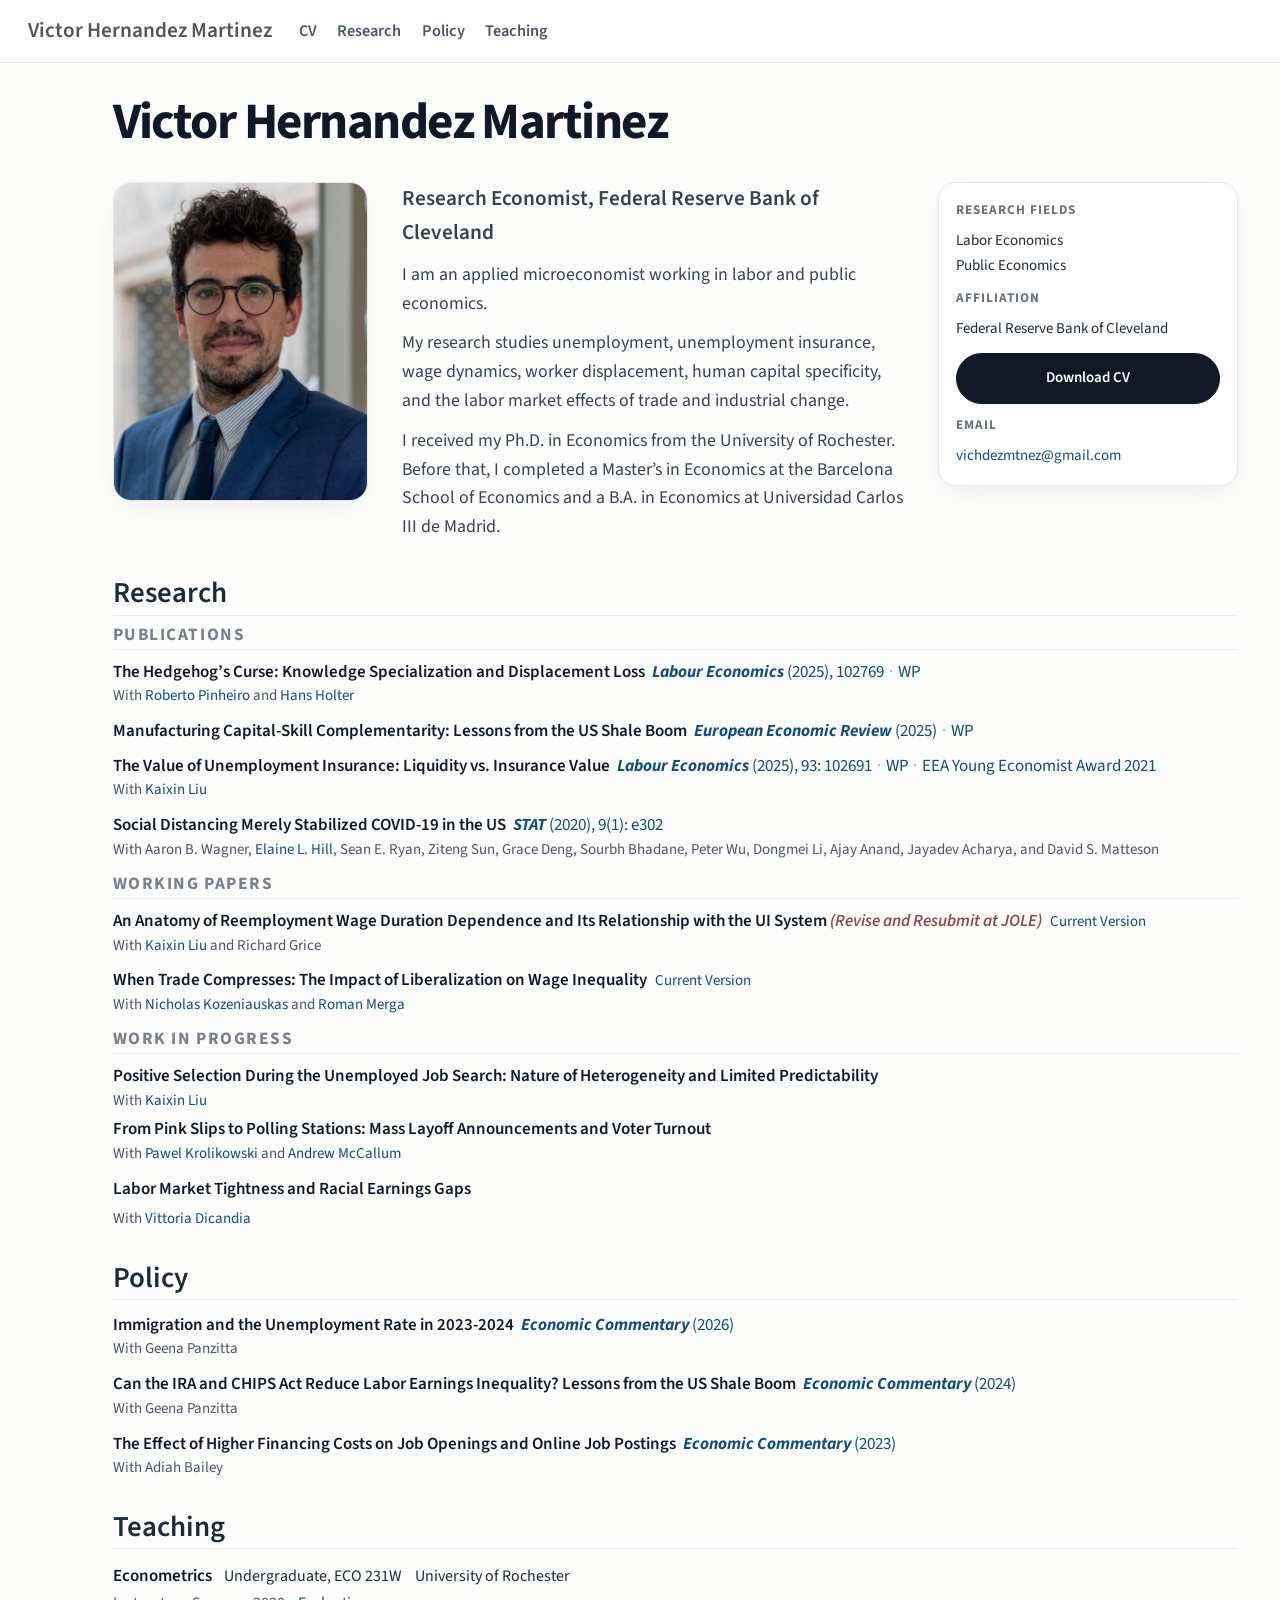
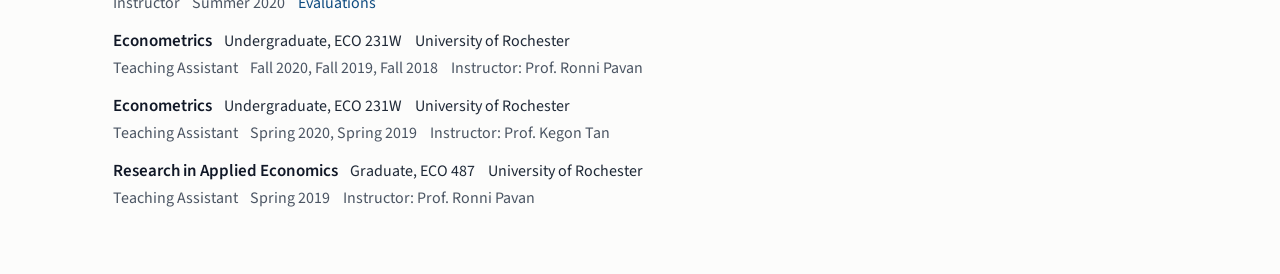
==== commit a9b609a1: "Update 06_18_2026" ====
--- a/docs/index.html
+++ b/docs/index.html
@@ -241,14 +241,11 @@
 <div class="research-item">
 <div class="research-head">
 <div class="research-title">
-An Anatomy of Reemployment Wage Duration Dependence and Its Relationship with the Unemployment Insurance System
+An Anatomy of Reemployment Wage Duration Dependence and Its Relationship with the UI System <em><span class="pub-status">(Revise and Resubmit at JOLE)</span></em>
 </div>
 <div class="research-links-inline">
 <a href="https://drive.google.com/file/d/1zVLUTs1vukEvwDpIf9seTWgH_T61aop-/view?usp=sharing">Current Version</a>
 </div>
-</div>
-<div class="research-note research-note-standalone">
-Previously circulated as <em>Estimating Duration Dependence on Re-employment Wages When Reservation Wages Are Binding</em>.
 </div>
 <div class="research-meta">
 With <a href="https://sites.google.com/view/kaixin-liu/">Kaixin Liu</a> and Richard Grice
--- a/docs/styles.css
+++ b/docs/styles.css
@@ -238,6 +238,10 @@
   margin-bottom: 0;
 }
 
+.research-title .pub-status {
+  color: #740207bb !important;
+}
+
 .research-links-inline {
   font-size: 0.88rem;
   line-height: 1.3;
@@ -406,4 +410,6 @@
     flex-direction: column;
     gap: 0.02rem;
   }
-}
+
+  
+}
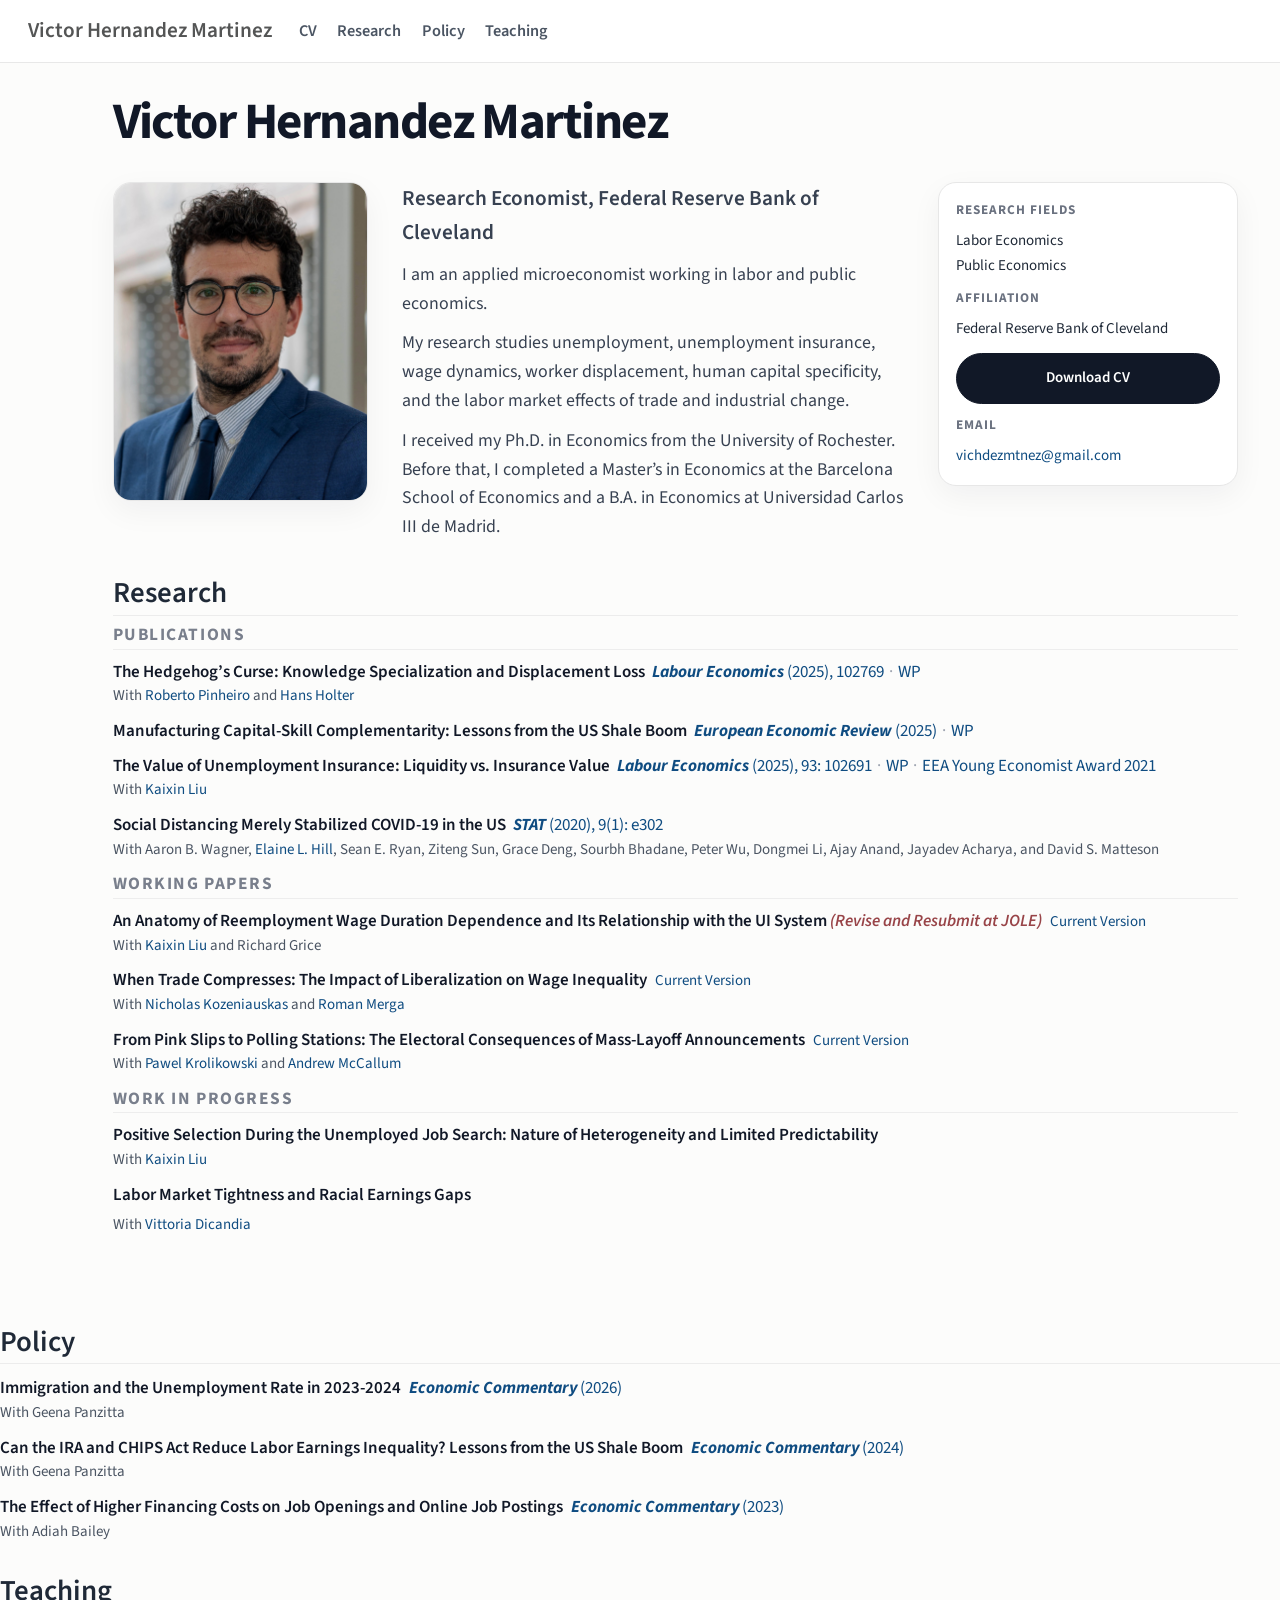
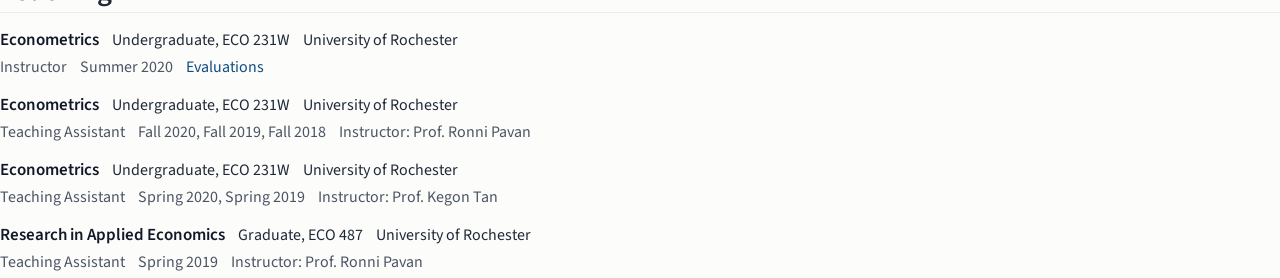
==== commit 48cf6b12: "Update 08_25_2026" ====
--- a/docs/index.html
+++ b/docs/index.html
@@ -264,10 +264,23 @@
 With <a href="https://nicjkoz.com/">Nicholas Kozeniauskas</a> and <a href="https://romanmerga.com/">Roman Merga</a>
 </div>
 </div>
+<div class="research-item">
+<div class="research-head">
+<div class="research-title">
+From Pink Slips to Polling Stations: The Electoral Consequences of Mass-Layoff Announcements
+</div>
+<div class="research-links-inline">
+<a href="https://drive.google.com/file/d/14SkwUxtvhFdpsMrAIgqntaq5xN7ZcYQO/view?usp=sharing">Current Version</a>
+</div>
+</div>
+<div class="research-meta">
+With <a href="https://sites.google.com/site/pawelmkrolikowski">Pawel Krolikowski</a> and <a href="https://andrewhmccallum.com/">Andrew McCallum</a>
+</div>
+</div>
 </div>
 </section>
 <section id="work-in-progress" class="level3">
-<h3 class="anchored">Work in Progress</h3>
+<h3 class="anchored" data-anchor-id="work-in-progress">Work in Progress</h3>
 <div class="research-list">
 <div class="research-item">
 <div class="research-head">
@@ -278,15 +291,6 @@
 <div class="research-meta">
 With <a href="https://sites.google.com/view/kaixin-liu/">Kaixin Liu</a>
 </div>
-<div class="research-item">
-<div class="research-head">
-<div class="research-title">
-From Pink Slips to Polling Stations: Mass Layoff Announcements and Voter Turnout
-</div>
-</div>
-<div class="research-meta">
-With <a href="https://sites.google.com/site/pawelmkrolikowski/">Pawel Krolikowski</a> and <a href="https://andrewhmccallum.com/">Andrew McCallum</a>
-</div>
 </div>
 <div class="research-item">
 <div class="research-title">
@@ -297,9 +301,11 @@
 With <a href="https://www.vittoriadicandia.com/">Vittoria Dicandia</a>
 </div>
 </div>
-</div>
+</section></section></main></div>
+
+
 <section id="policy" class="level2">
-<h2 class="anchored" data-anchor-id="policy">Policy</h2>
+<h2 data-anchor-id="policy">Policy</h2>
 <div class="research-list">
 <div class="research-item">
 <div class="research-head policy-head">
@@ -343,7 +349,7 @@
 </div>
 </section>
 <section id="teaching" class="level2">
-<h2 class="anchored" data-anchor-id="teaching">Teaching</h2>
+<h2 data-anchor-id="teaching">Teaching</h2>
 <div class="research-list">
 <div class="research-item">
 <div class="teaching-row teaching-row-primary">
@@ -445,9 +451,6 @@
 
 
 </section>
-</section></section></main></div>
-
-
 
  <!-- /main -->
 <script id="quarto-html-after-body" type="application/javascript">
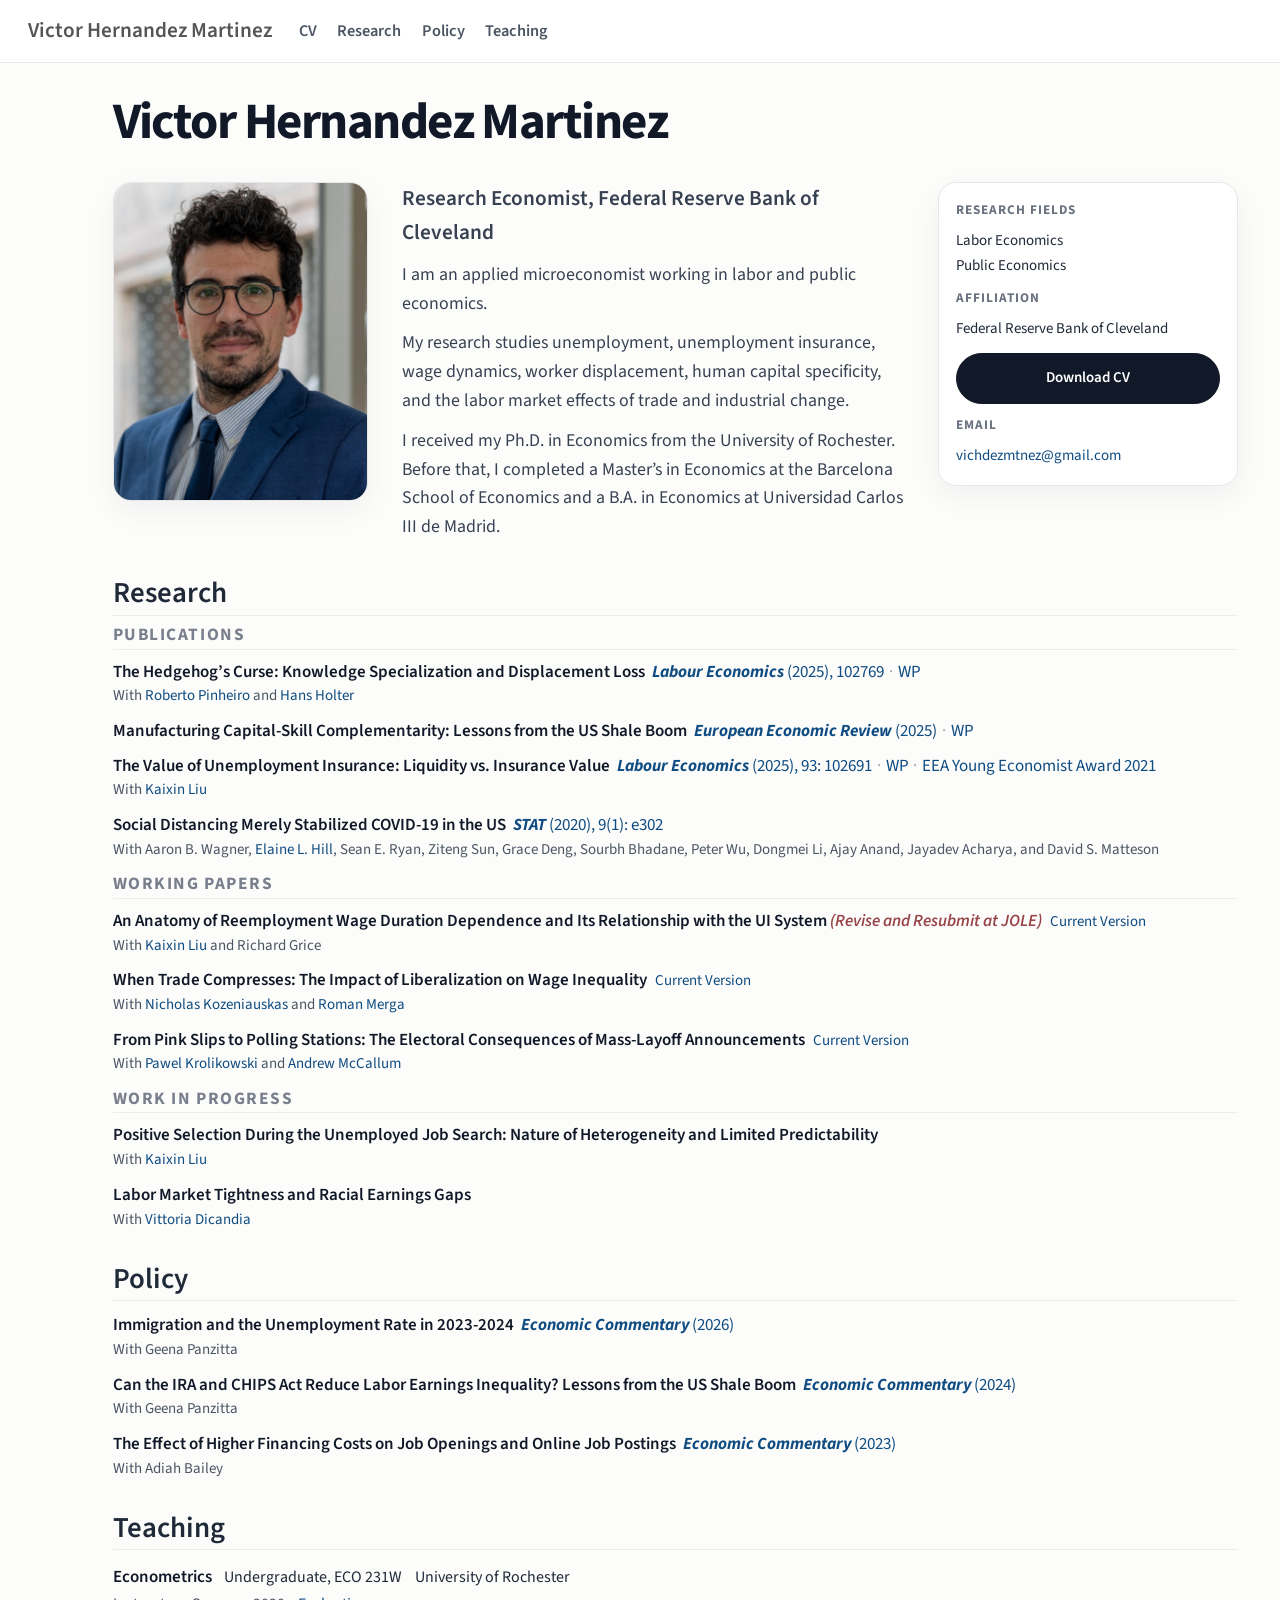
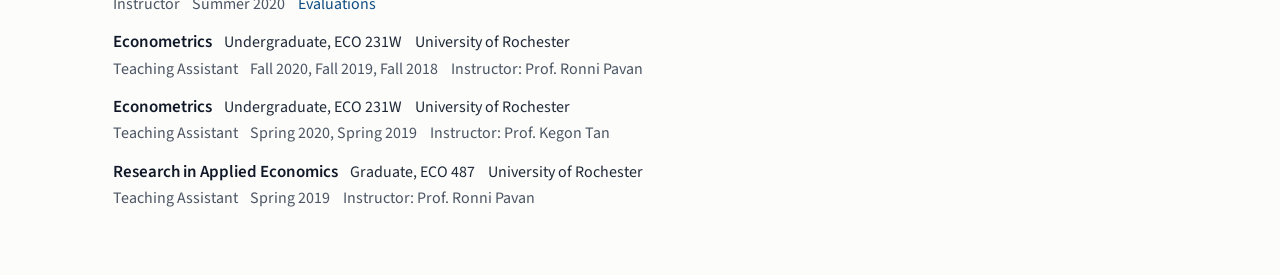
==== commit 50b80e31: "Update 2 09_15_2026" ====
--- a/docs/index.html
+++ b/docs/index.html
@@ -293,6 +293,7 @@
 </div>
 </div>
 <div class="research-item">
+<div class="research-head">
 <div class="research-title">
 Labor Market Tightness and Racial Earnings Gaps
 </div>
@@ -301,11 +302,11 @@
 With <a href="https://www.vittoriadicandia.com/">Vittoria Dicandia</a>
 </div>
 </div>
-</section></section></main></div>
-
-
+</div>
+</section>
+</section>
 <section id="policy" class="level2">
-<h2 data-anchor-id="policy">Policy</h2>
+<h2 class="anchored" data-anchor-id="policy">Policy</h2>
 <div class="research-list">
 <div class="research-item">
 <div class="research-head policy-head">
@@ -349,7 +350,7 @@
 </div>
 </section>
 <section id="teaching" class="level2">
-<h2 data-anchor-id="teaching">Teaching</h2>
+<h2 class="anchored" data-anchor-id="teaching">Teaching</h2>
 <div class="research-list">
 <div class="research-item">
 <div class="teaching-row teaching-row-primary">
@@ -452,7 +453,7 @@
 
 </section>
 
- <!-- /main -->
+</main> <!-- /main -->
 <script id="quarto-html-after-body" type="application/javascript">
   window.document.addEventListener("DOMContentLoaded", function (event) {
     const icon = "";
@@ -858,7 +859,7 @@
     }
   });
   </script>
- <!-- /content -->
+</div> <!-- /content -->
 
 
 
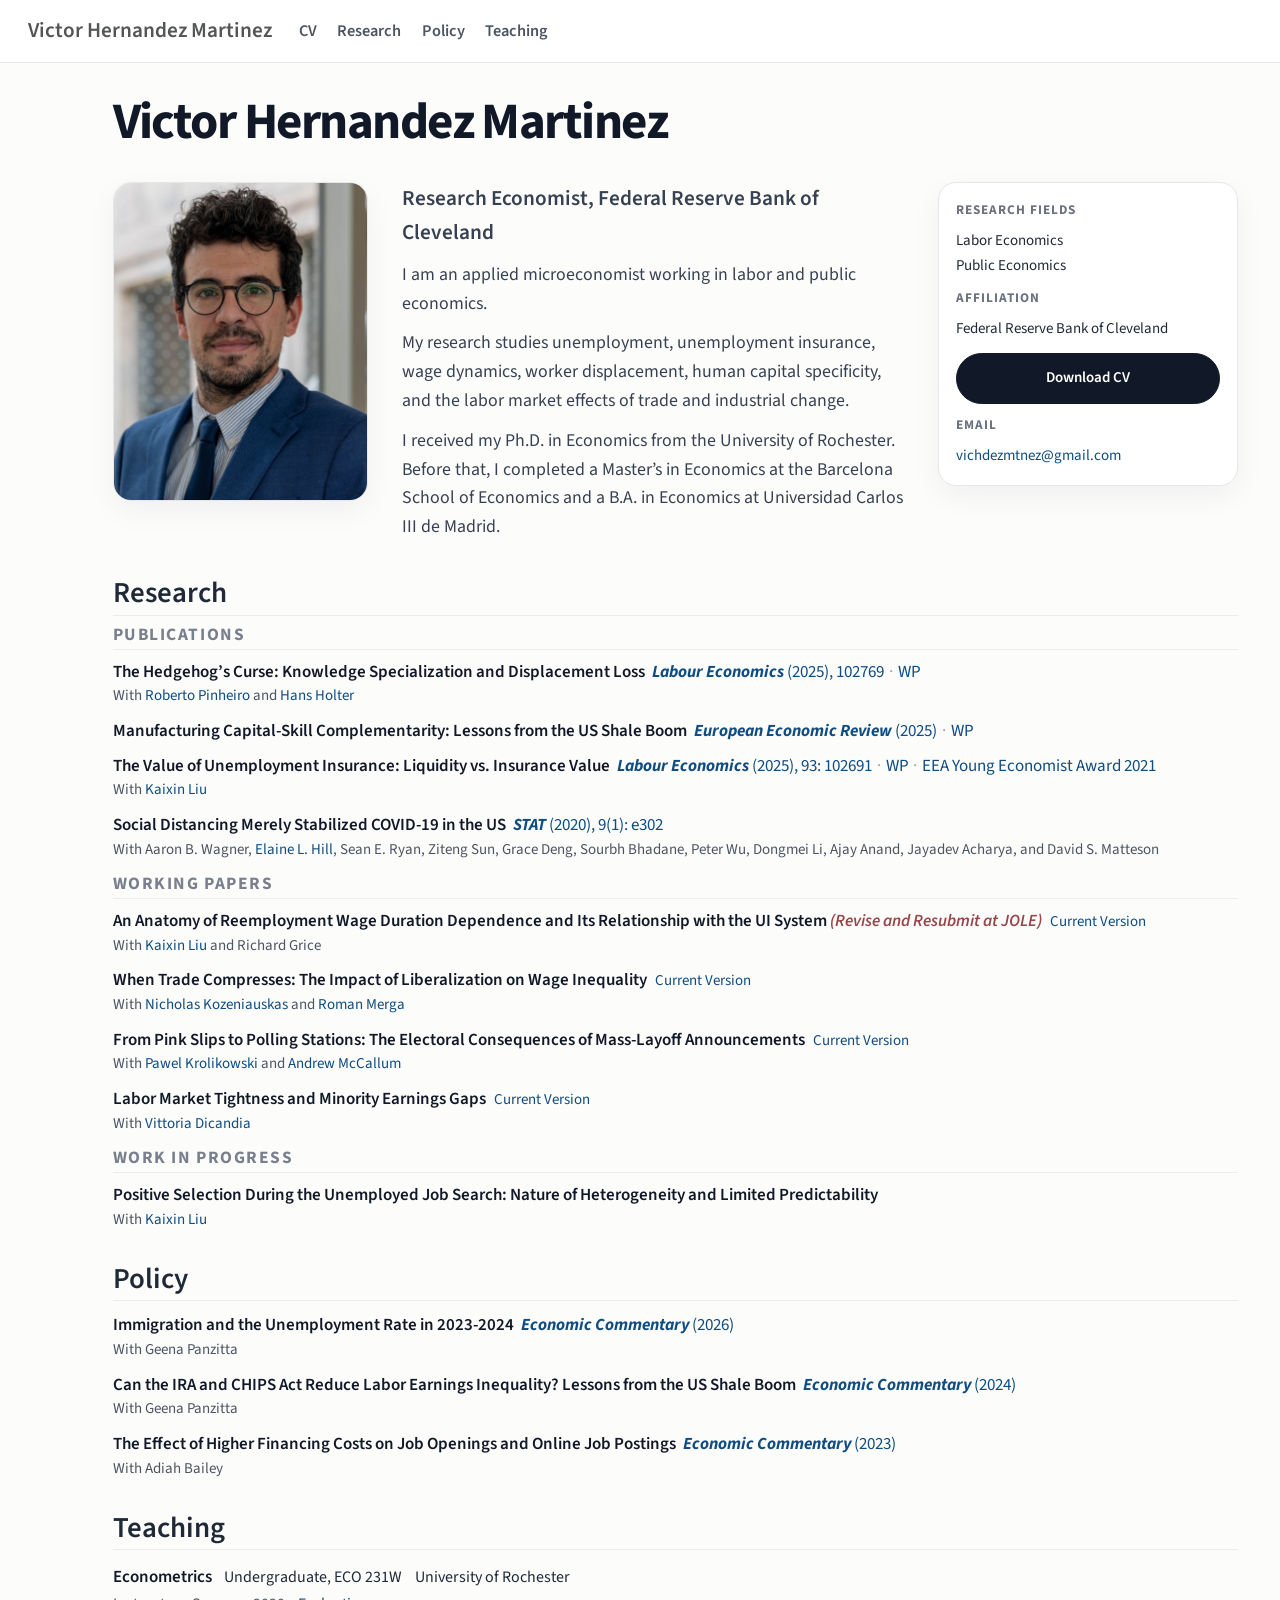
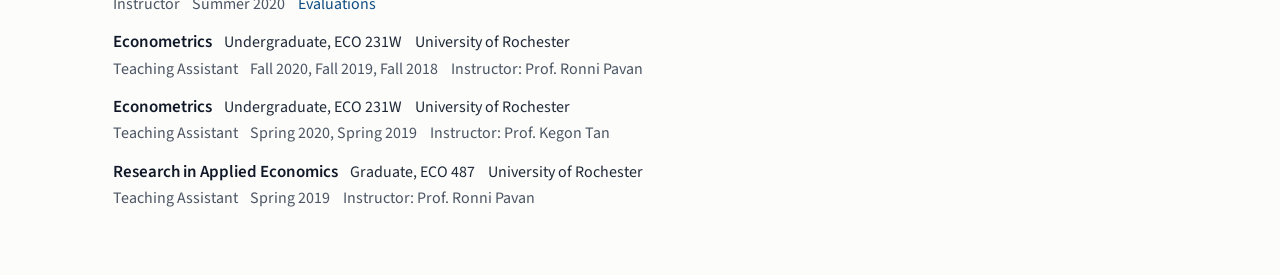
==== commit 663e51d0: "Update 10_01_2026" ====
--- a/docs/index.html
+++ b/docs/index.html
@@ -277,6 +277,19 @@
 With <a href="https://sites.google.com/site/pawelmkrolikowski">Pawel Krolikowski</a> and <a href="https://andrewhmccallum.com/">Andrew McCallum</a>
 </div>
 </div>
+<div class="research-item">
+<div class="research-head">
+<div class="research-title">
+Labor Market Tightness and Minority Earnings Gaps
+</div>
+<div class="research-links-inline">
+<a href="https://drive.google.com/file/d/1U9AHaCsd5_-2t9XJflKyEWWqcNRcy2bj/view?usp=sharing">Current Version</a>
+</div>
+</div>
+<div class="research-meta">
+With <a href="https://www.vittoriadicandia.com/">Vittoria Dicandia</a>
+</div>
+</div>
 </div>
 </section>
 <section id="work-in-progress" class="level3">
@@ -290,16 +303,6 @@
 </div>
 <div class="research-meta">
 With <a href="https://sites.google.com/view/kaixin-liu/">Kaixin Liu</a>
-</div>
-</div>
-<div class="research-item">
-<div class="research-head">
-<div class="research-title">
-Labor Market Tightness and Racial Earnings Gaps
-</div>
-</div>
-<div class="research-meta">
-With <a href="https://www.vittoriadicandia.com/">Vittoria Dicandia</a>
 </div>
 </div>
 </div>
